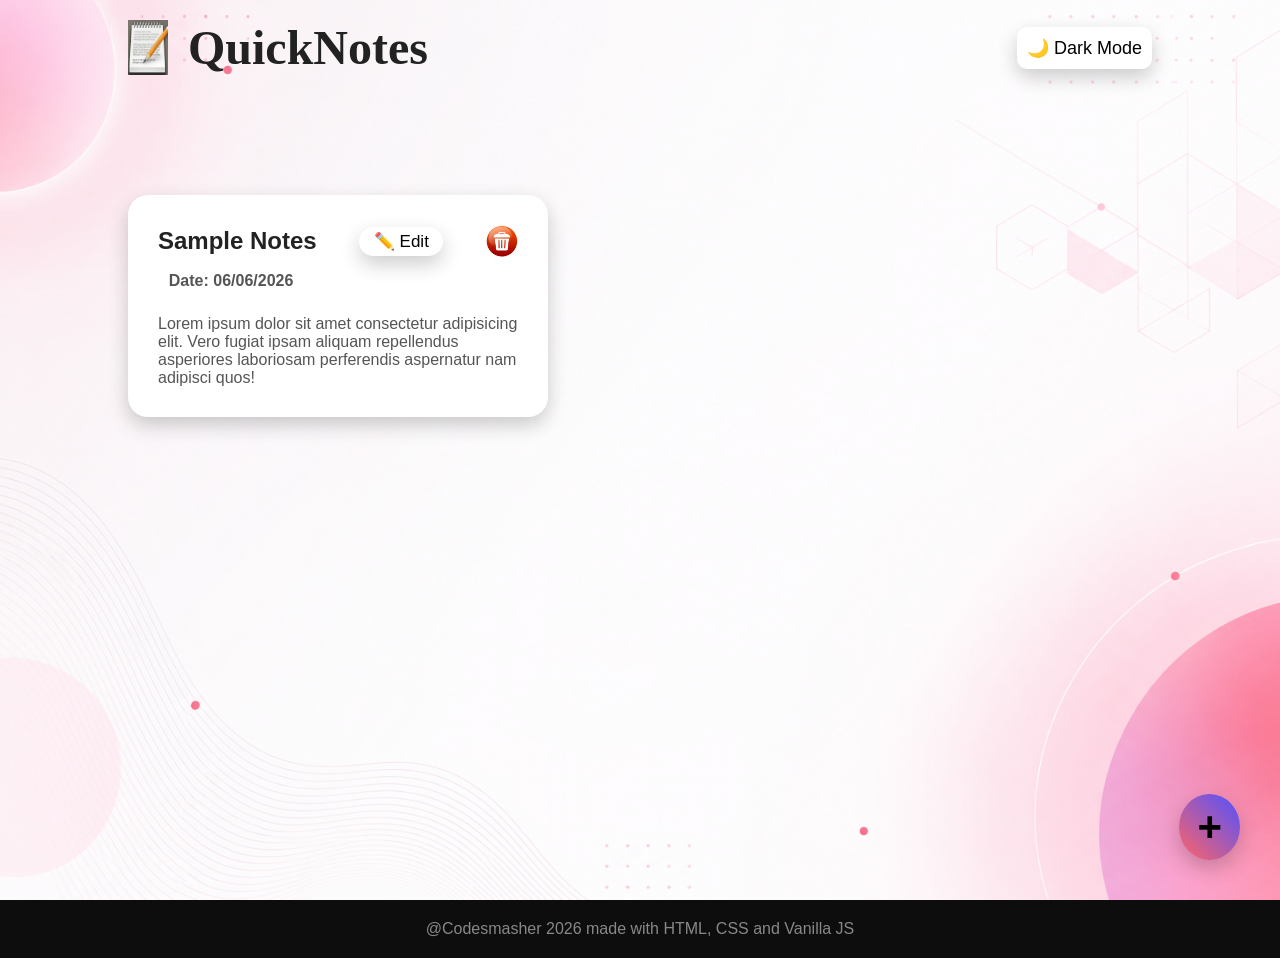
==== index.html @ fabe637d "Initial commit, Made Webpage Responsive, added addnotes and delete notes features and theme toggling" ====
<!DOCTYPE html>
<html lang="en">

<head>
    <meta charset="UTF-8">
    <meta name="viewport" content="width=device-width, initial-scale=1.0">
    <title>Study Notes App</title>
    <link rel="stylesheet" href="css/style.css">
    <script src="js/main.js" defer></script>
</head>

<body>


    <section class="hero">
        <nav>
            <div class="brand">
                <img src="assets/logo.png" width="40px">
                <h1>QuickNotes</h1>
            </div>
            <button class="add-btn">+</button>
            <button id="theme-toggle" class="theme-btn">
                🌙 Dark Mode
            </button>
        </nav>


        <section class="content">
            <div class="notes-container">
                <div class="notes-card">
                    <div class="notes-top">
                        <h2>Sample Notes</h2>
                        <button class="edit-btn">✏️ Edit</button>
                        <button class="delete-btn"></button>
                    </div>

                    <h4 class="notes-date">Date: 06/06/2026</h4>
                    <p>Lorem ipsum dolor sit amet consectetur adipisicing elit. Vero fugiat ipsam aliquam repellendus
                        asperiores laboriosam perferendis aspernatur nam adipisci quos!</p>
                </div>
            </div>
        </section>


        <dialog class="note-form" id="note-form">
            <div class="note-form-content">
                <input id="titleId" type="text" placeholder="Enter note title">
                <textarea id="notesId" placeholder="Write your notes"></textarea>
                <div class="CTA-form">
                    <button type="button" class="save-btn">Save</button>
                    <button type="button" class="cancel-btn">Cancel</button>
                </div>
            </div>
        </dialog>
    </section>


    <footer>
        @Codesmasher 2026 made with HTML, CSS and Vanilla JS
    </footer>
</body>

</html>
---- css/style.css ----
:root {
    --text-color-normal: #111;
    --fast-transition: 0.3s;
    --text-primary: #222;
    --text-secondary: #555;
    --bg-content: #fff;
    --light-shadow: 0 8px 20px rgba(0, 0, 0, .20);
    --bold-shadow: 0 8px 20px rgba(0, 0, 0, .5);
    --button-gradient: linear-gradient(45deg, #ff6565, rgb(80, 80, 255));
    --box-shadow-dark: 0 10px 15px rgba(255, 84, 84, .4);
    --bg-card: #242424;
    --text-primary-dark: #ffffff;
    --text-secondary-dark: #d0d0d0;
    --border-dark-mode: rgba(255, 255, 255, 0.06);
    --footer-bg: #0d0d0d;
    --footer-color: #888;
    --slow-transition: .8s;
}

* {
    margin: 0;
    padding: 0;
    box-sizing: border-box;
    font-family: 'Segoe UI', Tahoma, Geneva, Verdana, sans-serif;
}

html {
    scroll-behavior: smooth;
}

.hero {
    width: 100%;
    min-height: 100vh;
    background-image: url("../assets/background.png");
    background-position: center;
    background-size: cover;
}

/*Dark mode background change*/
.dark-mode .hero {
    background-image: url("../assets/background-dark.png");
}

/* NAVBAR*/
nav {
    display: flex;
    padding: 20px 10%;
    justify-content: space-between;
    align-items: center;
}

/*BRAND LOGO AND TITLE*/
.brand {
    display: flex;
    gap: 20px;

}

.brand h1 {
    font-size: clamp(1rem, calc(5vw + 1.5rem), 3rem);
    font-weight: 700;
    font-family: 'Times New Roman', Times, serif;
    color: var(--text-primary);
}

.dark-mode .brand h1 {
    color: var(--text-primary-dark)
}

nav ul {
    display: flex;
    list-style: none;
    gap: 20px;
}

nav ul li a {
    text-decoration: none;
    color: var(--text-secondary);
    font-weight: 500;
    transition: var(--slow-transition);
    padding: 20px;
}

.dark-mode nav ul li a {
    color: var(--text-secondary-dark);
}

.dark-mode nav ul li a:hover {
    background: linear-gradient(to bottom, rgb(55, 0, 255), black);
    color: var(--text-primary-dark);
}

nav ul li a:hover {
    color: var(--text-color-normal);
    background: linear-gradient(to top, rgb(236, 90, 115), white);
}

/* Theme button */
.theme-btn {
    font-size: 18px;
    border: none;
    background-color: white;
    border-radius: 10px;
    padding: 10px 10px;
    box-shadow: var(--light-shadow);
    cursor: pointer;
    transition: var(--fast-transition);
}

.dark-mode .theme-btn {
    background-color: var(--bg-card);
    color: var(--text-primary-dark);
    box-shadow: var(--box-shadow-dark);
}

.theme-btn:hover {
    transform: scale(1.1);
}

/* Notes card */
.content {
    padding: 100px 10%;
}

.notes-container {
    display: flex;
    gap: 30px;
    flex-wrap: wrap;
    flex-direction: row;
}

.notes-card {
    background: var(--bg-content);
    padding: 30px;
    min-width: 300px;
    max-width: 420px;
    min-height: 180px;
    box-shadow: var(--light-shadow);
    border-radius: 20px;
    transition: var(--fast-transition);
    cursor: pointer;
}


.dark-mode .notes-card {
    background: var(--bg-card);
}

.notes-card h2 {
    color: var(--text-primary);
}

.dark-mode .notes-card h2 {
    color: var(--text-primary-dark);
}

.notes-card p {
    margin-top: 10px;
    color: var(--text-secondary);
}

.dark-mode .notes-card p {
    color: var(--text-secondary-dark);
}

.notes-top {
    display: flex;
    align-items: center;
    justify-content: space-between;
    gap: 10px;
}

.notes-date {
    padding: 15px 3%;
    color: var(--text-secondary);
}

.dark-mode .notes-date {
    color: var(--text-secondary-dark);
}

.delete-btn {
    border: none;
    cursor: pointer;
    background-size: cover;
    background-image: url("../assets/delete-icon.png");
    width: 32px;
    border-radius: 20px;
    background-position: center;
    height: 32px;
    transition: var(--fast-transition);
}




.delete-btn:hover {
    transform: scale(1.2);
}

.edit-btn {
    border: none;
    background: none;
    font-size: 17px;
    padding: 4px 4%;
    box-shadow: var(--light-shadow);
    border-radius: 20px;
    transition: var(--fast-transition);
}

.edit-btn:hover {
    transform: scale(1.2);
}

.dark-mode .edit-btn {
    color: var(--text-secondary-dark);
    box-shadow: var(--box-shadow-dark);
}

.notes-card:hover {
    transform: translateY(-10px);
}

/*Functionality buttons*/
.add-btn {
    border: var(--border-light);
    cursor: pointer;
    background: var(--button-gradient);
    box-shadow: var(--light-shadow);
    font-size: 42px;
    position: fixed;
    right: 40px;
    bottom: 40px;
    font-weight: bolder;
    padding: 9px 18px;
    border-radius: 100%;
    transition: .5s;
}

.add-btn:hover {
    transform: scale(1.3);
    box-shadow: var(--bold-shadow);
}

/* Notes Form */
/* Notes Form Dialog */
/* Dialog box */
.note-form {
    border: none;
    padding: 0;
    background: transparent;
}

/* Center the modal properly */
.note-form[open] {
    display: flex;
    justify-content: center;
    align-items: center;
}

/* Actual white form box */
.note-form-content {
    width: 600px;
    background: white;
    padding: 30px;
    border-radius: 20px;
    margin-top: 20vmin;
    margin-left: 35vw;
    display: flex;
    flex-direction: column;
    gap: 20px;

    box-shadow: var(--light-shadow);
}

/* Dark blur background */
.note-form::backdrop {
    background: rgba(0, 0, 0, 0.45);
    backdrop-filter: blur(5px);
}

/* Inputs */
.note-form input,
.note-form textarea {
    width: 100%;
    padding: 15px;
    border-radius: 10px;
    border: 1px solid #ccc;
    font-size: 16px;
}

/* Textarea */
.note-form textarea {
    height: 150px;
    resize: none;
}

/* Buttons row */
.CTA-form {
    display: flex;
    justify-content: space-around;
    gap: 10px;
}

/* Save button */
.save-btn {
    cursor: pointer;
    background: var(--button-gradient);
    font-size: clamp(.5rem, 16px, 1rem);
    font-weight: bold;
    border: none;
    width: 200px;
    border-radius: 20px;
    border-top-left-radius: 0px;
    padding: 12px 20px;
    transition: var(--fast-transition);
}

/* Cancel button */
.cancel-btn {
    cursor: pointer;
    width: 200px;
    font-weight: bold;
    font-size: clamp(.5rem, 16px, 1rem);
    border: 1px solid rgba(0, 0, 0, .5);
    background: white;
    border-radius: 15px;
    padding: 12px 20px;
}

.save-btn:hover {
    border-top-left-radius: 20px;
}

footer {
    text-align: center;
    padding: 20px;
    background-color: var(--footer-bg);
    color: var(--footer-color);
}

/* Responsive layout */
@media (max-width: 750px) {
    nav {
        flex-direction: column;
    }

    .brand h1 {
        font-size: 32px;
    }

    nav ul li a {
        font-size: 10px;
        padding: 8px 5px;
        margin-bottom: 15px;
    }

    .theme-btn {
        font-size: 10px;
        margin-top: 15px;
    }

    .notes-container {
        flex-direction: column;
    }
}
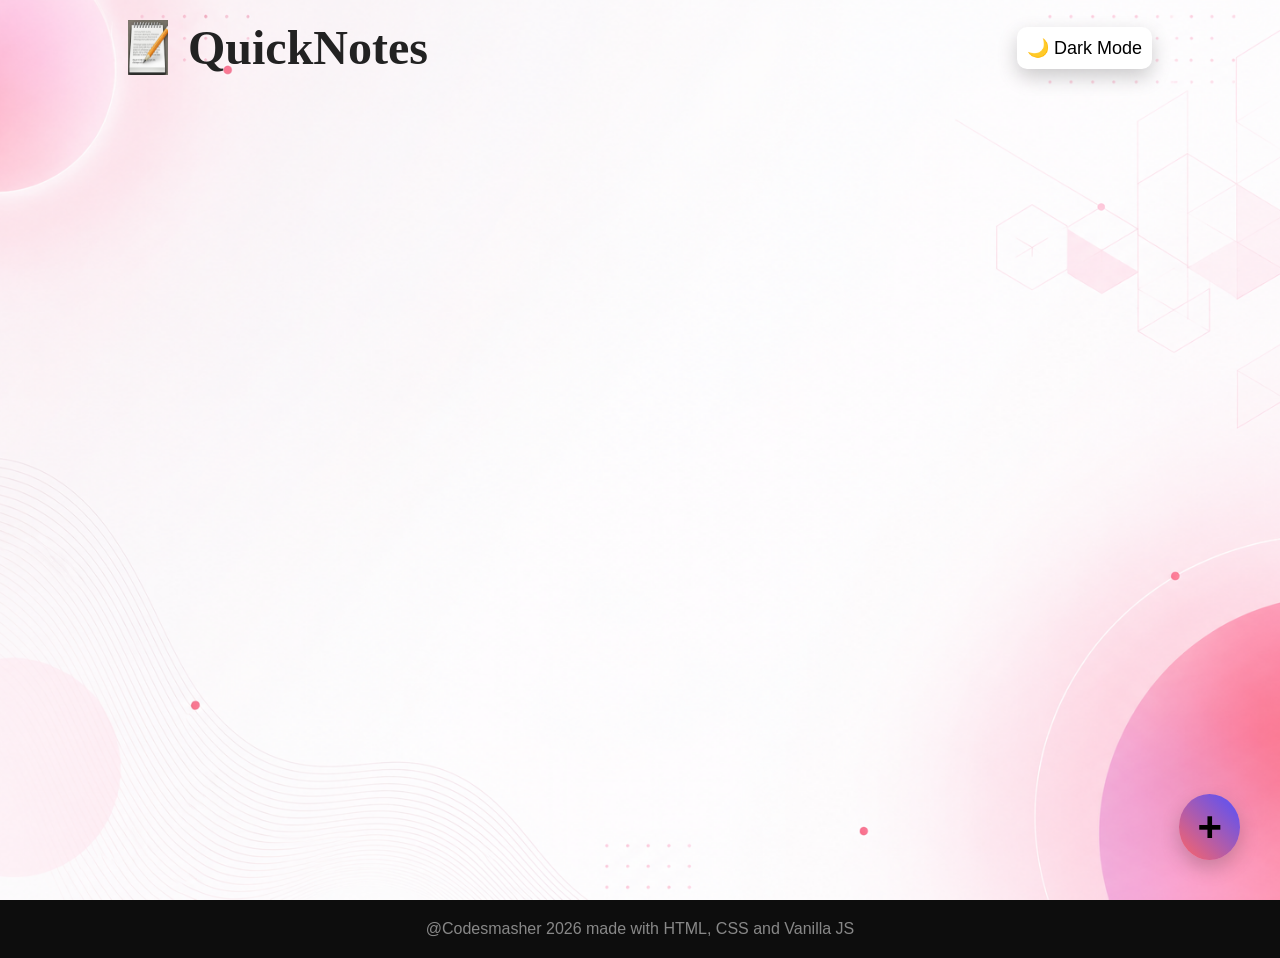
==== commit a236c41d: "Improved layouts, added localStorage feature" ====
--- a/index.html
+++ b/index.html
@@ -26,19 +26,7 @@
 
 
         <section class="content">
-            <div class="notes-container">
-                <div class="notes-card">
-                    <div class="notes-top">
-                        <h2>Sample Notes</h2>
-                        <button class="edit-btn">✏️ Edit</button>
-                        <button class="delete-btn"></button>
-                    </div>
-
-                    <h4 class="notes-date">Date: 06/06/2026</h4>
-                    <p>Lorem ipsum dolor sit amet consectetur adipisicing elit. Vero fugiat ipsam aliquam repellendus
-                        asperiores laboriosam perferendis aspernatur nam adipisci quos!</p>
-                </div>
-            </div>
+            <div class="notes-container"></div>
         </section>
 
 
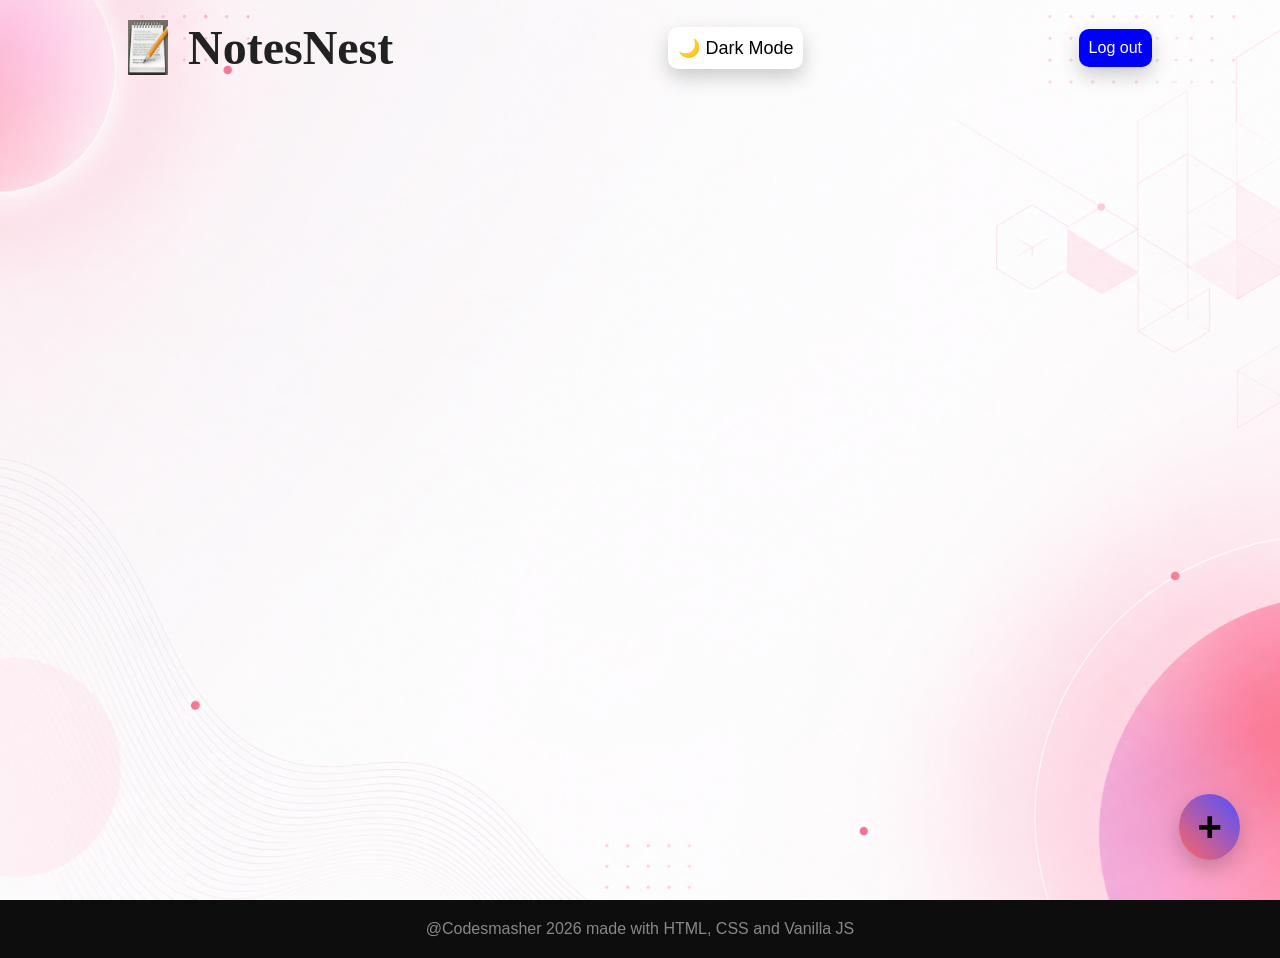
==== commit 7601c695: "Added Login page and Sign up page" ====
--- a/index.html
+++ b/index.html
@@ -16,12 +16,13 @@
         <nav>
             <div class="brand">
                 <img src="assets/logo.png" width="40px">
-                <h1>QuickNotes</h1>
+                <h1>NotesNest</h1>
             </div>
             <button class="add-btn">+</button>
             <button id="theme-toggle" class="theme-btn">
                 🌙 Dark Mode
             </button>
+            <a id="log-out-btn" href="login.html">Log out</a>
         </nav>
 
 
@@ -36,7 +37,7 @@
                 <textarea id="notesId" placeholder="Write your notes"></textarea>
                 <div class="CTA-form">
                     <button type="button" class="save-btn">Save</button>
-                    <button type="button" class="cancel-btn">Cancel</button>
+                    <but ton type="button" class="cancel-btn">Cancel</button>
                 </div>
             </div>
         </dialog>
--- a/css/style.css
+++ b/css/style.css
@@ -117,6 +117,21 @@
     transform: scale(1.1);
 }
 
+#log-out-btn {
+    text-decoration: none;
+    background-color: blue;
+    border-radius: 10px;
+    color: var(--text-primary-dark);
+    padding: 10px 10px;
+    box-shadow: var(--light-shadow);
+    cursor: pointer;
+    transition: var(--fast-transition);
+}
+
+#log-out-btn:hover {
+    transform: scale(1.1);
+}
+
 /* Notes card */
 .content {
     padding: 100px 10%;
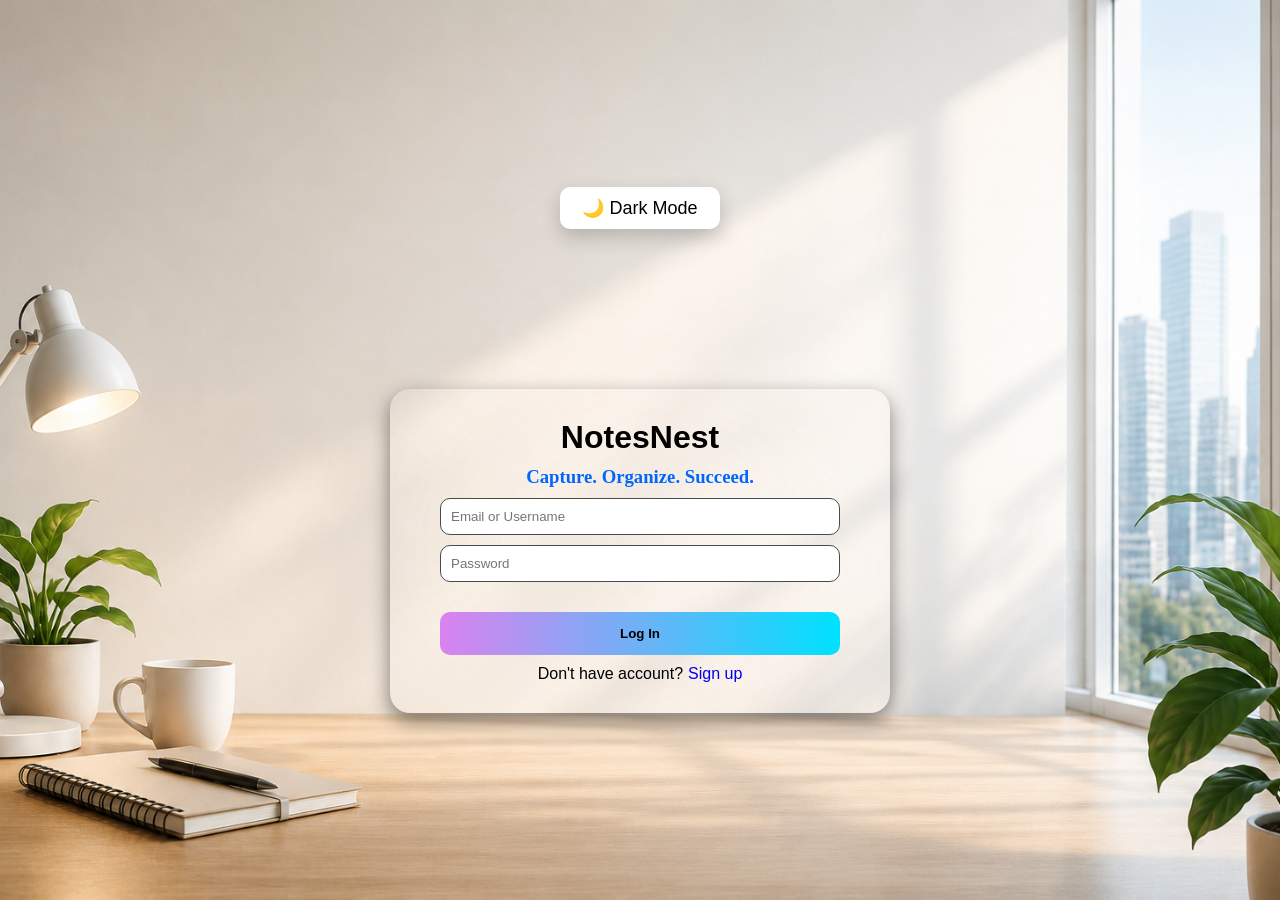
==== commit 9b917c02: "Added temporary user login setup" ====
--- a/index.html
+++ b/index.html
@@ -4,49 +4,28 @@
 <head>
     <meta charset="UTF-8">
     <meta name="viewport" content="width=device-width, initial-scale=1.0">
-    <title>Study Notes App</title>
-    <link rel="stylesheet" href="css/style.css">
-    <script src="js/main.js" defer></script>
+    <title>Login for NotesNest</title>
+    <link rel="stylesheet" href="css/login.css">
+    <script src="js/login.js" defer></script>
 </head>
 
+
 <body>
-
-
-    <section class="hero">
-        <nav>
-            <div class="brand">
-                <img src="assets/logo.png" width="40px">
-                <h1>NotesNest</h1>
+    <div class="hero">
+        <button id="theme-toggle" class="theme-btn">
+            🌙 Dark Mode
+        </button>
+        <div class='login-box'>
+            <h1>NotesNest</h1>
+            <h3>Capture. Organize. Succeed.</h3>
+            <input id="nameId" type="text" placeholder="Email or Username">
+            <input id="pwdId" type="password" placeholder="Password">
+            <button class="login-btn">Log In</button>
+            <div class="sign-up-section">
+                <p>Don't have account?</p> <a href="register.html">Sign up</a>
             </div>
-            <button class="add-btn">+</button>
-            <button id="theme-toggle" class="theme-btn">
-                🌙 Dark Mode
-            </button>
-            <a id="log-out-btn" href="login.html">Log out</a>
-        </nav>
-
-
-        <section class="content">
-            <div class="notes-container"></div>
-        </section>
-
-
-        <dialog class="note-form" id="note-form">
-            <div class="note-form-content">
-                <input id="titleId" type="text" placeholder="Enter note title">
-                <textarea id="notesId" placeholder="Write your notes"></textarea>
-                <div class="CTA-form">
-                    <button type="button" class="save-btn">Save</button>
-                    <but ton type="button" class="cancel-btn">Cancel</button>
-                </div>
-            </div>
-        </dialog>
-    </section>
-
-
-    <footer>
-        @Codesmasher 2026 made with HTML, CSS and Vanilla JS
-    </footer>
+        </div>
+    </div>
 </body>
 
 </html>
--- a/css/login.css
+++ b/css/login.css
@@ -0,0 +1,181 @@
+* {
+    margin: 0;
+    padding: 0;
+    box-sizing: border-box;
+    font-family: 'Segoe UI', Tahoma, Geneva, Verdana, sans-serif;
+}
+
+:root {
+    --text-color-normal: #111;
+    --fast-transition: 0.3s;
+    --text-primary: #222;
+    --text-secondary: #555;
+    --bg-content: #fff;
+    --light-shadow: 0 8px 20px rgba(0, 0, 0, .20);
+    --bold-shadow: 0 8px 20px rgba(0, 0, 0, .5);
+    --button-gradient: linear-gradient(45deg, #ff6565, rgb(80, 80, 255));
+    --box-shadow-dark: 0 10px 15px rgba(255, 84, 84, .4);
+    --bg-card: #242424;
+    --text-primary-dark: #ffffff;
+    --text-secondary-dark: #d0d0d0;
+    --border-dark-mode: rgba(255, 255, 255, 0.06);
+    --footer-bg: #0d0d0d;
+    --footer-color: #888;
+    --slow-transition: .8s;
+}
+
+.hero {
+    background-attachment: fixed;
+    width: 100%;
+    min-height: 100vh;
+    background-image: url("../assets/login-background-light.png");
+    background-position: center;
+    background-size: cover;
+    background-repeat: no-repeat;
+    display: flex;
+    flex-direction: column;
+    justify-content: center;
+    align-items: center;
+    gap: 10rem;
+}
+
+.dark-mode .hero {
+    background-attachment: fixed;
+    width: 100%;
+    min-height: 100vh;
+    background-image: url("../assets/login-background.png");
+    background-position: center;
+    background-size: cover;
+    background-repeat: no-repeat;
+}
+
+.theme-btn {
+    font-size: 18px;
+    border: none;
+    width: 160px;
+    background-color: white;
+    border-radius: 10px;
+    padding: 10px 10px;
+    box-shadow: var(--light-shadow);
+    cursor: pointer;
+    transition: var(--fast-transition);
+}
+
+.dark-mode .theme-btn {
+    background-color: var(--bg-card);
+    color: var(--text-primary-dark);
+    box-shadow: var(--box-shadow-dark);
+}
+
+.theme-btn:hover {
+    transform: scale(1.1);
+}
+
+.dark-mode .login-box h1 {
+    color: var(--text-primary-dark);
+}
+
+.login-box h3 {
+    color: rgb(0, 102, 255);
+    font-family: Georgia, 'Times New Roman', Times, serif;
+}
+
+.dark-mode .login-box h3 {
+    color: rgb(0, 102, 255);
+    font-family: Georgia, 'Times New Roman', Times, serif;
+}
+
+.login-box {
+    background: transparent;
+    box-shadow: var(--bold-shadow);
+    backdrop-filter: blur(250px);
+    border-radius: 20px;
+    padding: 30px;
+    width: 500px;
+    display: flex;
+    flex-direction: column;
+    justify-content: center;
+    align-items: center;
+    gap: 10px;
+}
+
+.dark-mode .login-box {
+    background: transparent;
+    backdrop-filter: blur(250px);
+    border-radius: 20px;
+    padding: 30px;
+    width: 500px;
+    display: flex;
+    flex-direction: column;
+    justify-content: center;
+    align-items: center;
+    gap: 10px;
+}
+
+
+.login-box input {
+    border: .5px solid #fff;
+    color: var(--text-primary-dark);
+    background-color: var(--bg-card);
+    padding: 10px;
+    width: 400px;
+    border-radius: 10px;
+}
+
+.login-box input {
+    border: .5px solid #4b4b4b;
+    color: var(--text-color-normal);
+    background-color: #fff;
+    padding: 10px;
+    width: 400px;
+    border-radius: 10px;
+}
+
+.dark-mode .login-box input {
+    border: .5px solid #fff;
+    color: var(--text-primary-dark);
+    background-color: var(--bg-card);
+    padding: 10px;
+    width: 400px;
+    border-radius: 10px;
+}
+
+.login-btn,
+.dark-mode .login-btn {
+    border: none;
+    margin-top: 20px;
+    border-radius: 10px;
+    padding: 14px;
+    font-weight: bold;
+    width: 400px;
+    background: linear-gradient(to right, rgb(218, 130, 238), rgb(0, 225, 255));
+    transition: var(--fast-transition);
+    cursor: pointer;
+}
+
+.sign-up-section {
+    display: flex;
+    gap: 5px;
+}
+
+.dark-mode .sign-up-section {
+    display: flex;
+    gap: 5px;
+}
+
+.dark-mode .sign-up-section p {
+    color: var(--text-secondary-dark);
+}
+
+.sign-up-section a {
+    text-decoration: blue;
+}
+
+.dark-mode .sign-up-section a {
+    text-decoration: none;
+    color: aqua;
+}
+
+.login-btn:hover {
+    transform: translateY(-10px);
+}
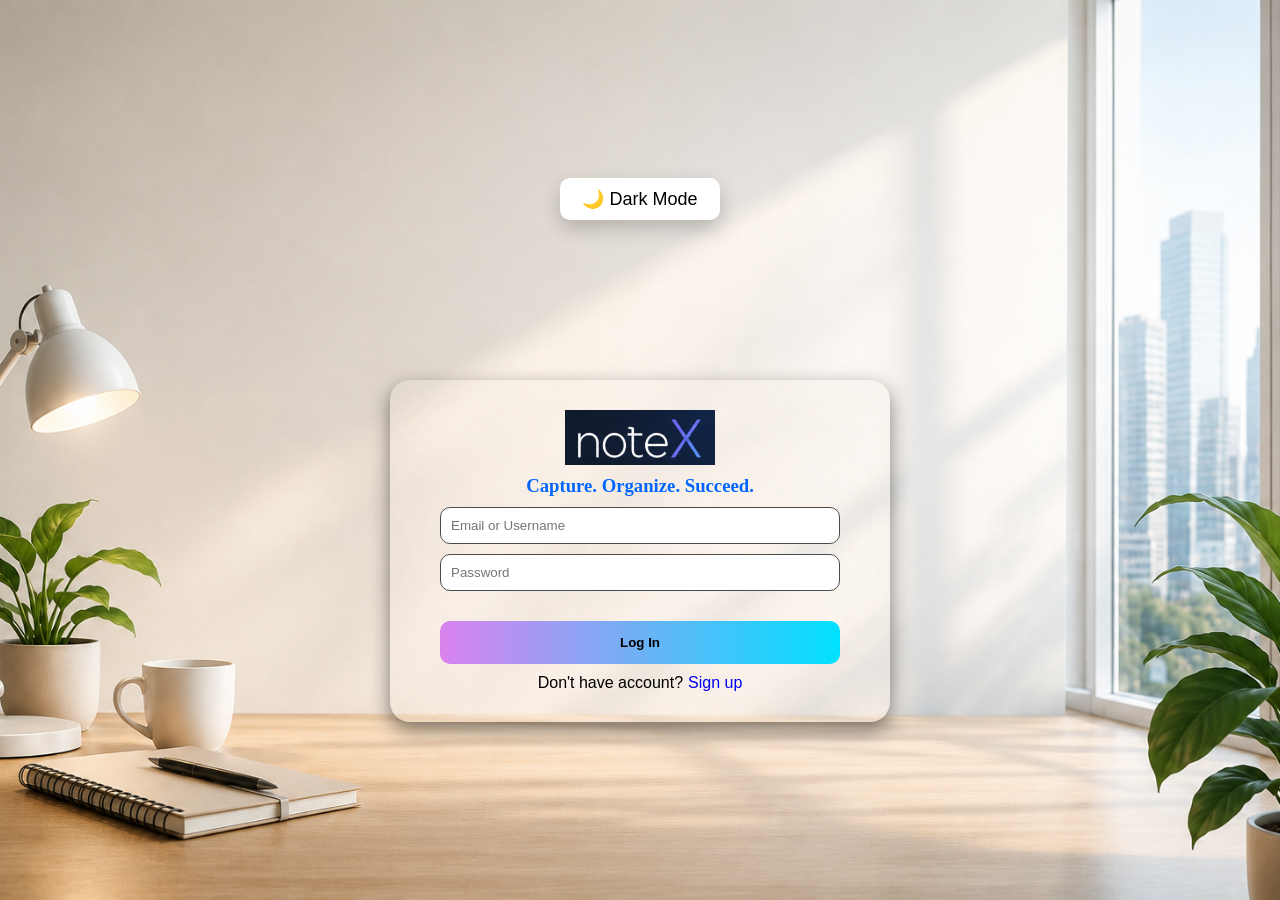
==== commit dd136638: "Improved Responsiveness and UI" ====
--- a/index.html
+++ b/index.html
@@ -16,7 +16,7 @@
             🌙 Dark Mode
         </button>
         <div class='login-box'>
-            <h1>NotesNest</h1>
+            <img src="assets/brand.png" width="150px">
             <h3>Capture. Organize. Succeed.</h3>
             <input id="nameId" type="text" placeholder="Email or Username">
             <input id="pwdId" type="password" placeholder="Password">
--- a/css/login.css
+++ b/css/login.css
@@ -178,4 +178,18 @@
 
 .login-btn:hover {
     transform: translateY(-10px);
+}
+
+@media (max-width: 750px) {
+    .login-box {
+        max-width: 300px;
+    }
+
+    .login-box input {
+        max-width: 250px;
+    }
+
+    .login-btn {
+        max-width: 250px;
+    }
 }
